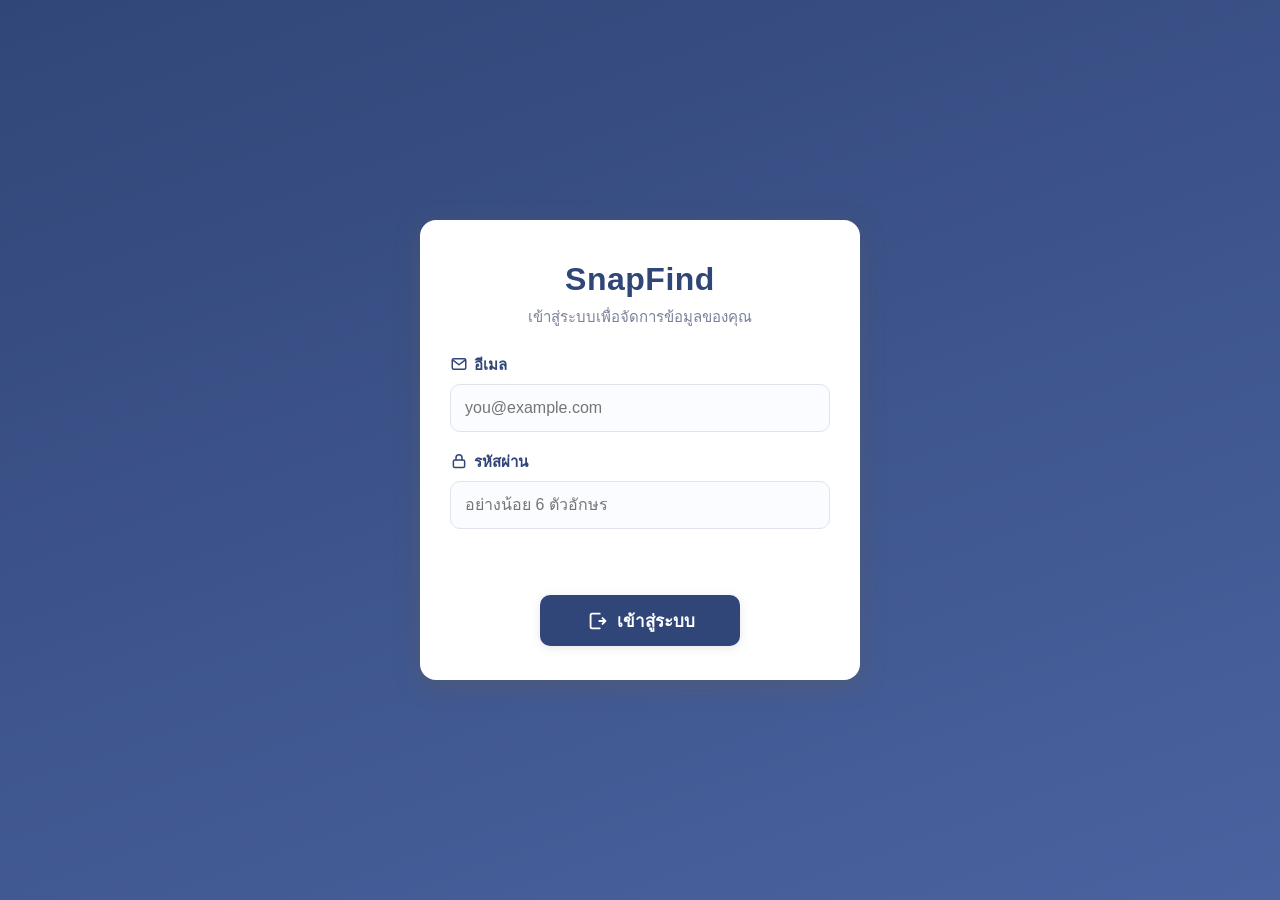
==== index.html.home.login.html @ fef74d4f "Add files via upload" ====
<!DOCTYPE html>
<html lang="en">

  <head>
    <meta charset="UTF-8">
    <title>Untitled</title>
    <meta name="viewport" content="width=device-width, initial-scale=1.0"><link rel="stylesheet" href="/style.css">
  </head>

  <body>
    <!-- ไฟล์ที่ 1 : index.html -->
<!DOCTYPE html>
<html lang="th">
<head>
<meta charset="UTF-8">
<meta name="viewport" content="width=device-width, initial-scale=1.0">
<meta name="description" content="SnapFind - จัดเก็บและค้นหารูปภาพและไฟล์แยกตามรายวิชา">
<title>SnapFind</title>
<link rel="icon" href="assets/logo.png">
<link rel="stylesheet" href="css/style.css">
</head>
<body>

<!------เรียกใช้ด้วย <use>) ----->
<svg xmlns="http://www.w3.org/2000/svg" style="display:none">
  <symbol id="ic-home" viewBox="0 0 24 24">
    <path d="M3 10.5 12 3l9 7.5"/><path d="M5.5 9.7V20h13V9.7"/><path d="M9.8 20v-5.4h4.4V20"/>
  </symbol>
  <symbol id="ic-upload" viewBox="0 0 24 24">
    <path d="M12 16V4"/><path d="m7.5 8.5 4.5-4.5 4.5 4.5"/><path d="M4 16v3.5h16V16"/>
  </symbol>
  <symbol id="ic-search" viewBox="0 0 24 24">
    <circle cx="11" cy="11" r="7"/><line x1="16.2" y1="16.2" x2="21" y2="21"/>
  </symbol>
  <symbol id="ic-logout" viewBox="0 0 24 24">
    <path d="M15 4H6.5A1.5 1.5 0 0 0 5 5.5v13A1.5 1.5 0 0 0 6.5 20H15"/>
    <path d="M14.5 12H21"/><path d="m18 8.8 3.2 3.2-3.2 3.2"/>
  </symbol>
  <symbol id="ic-image" viewBox="0 0 24 24">
    <rect x="3" y="4.5" width="18" height="15" rx="2"/><circle cx="8.5" cy="10" r="1.6"/>
    <path d="m4.5 17.5 5-5 4.5 4.5 2.5-2.5 3 3"/>
  </symbol>
  <symbol id="ic-file" viewBox="0 0 24 24">
    <path d="M14 3H7a2 2 0 0 0-2 2v14a2 2 0 0 0 2 2h10a2 2 0 0 0 2-2V8z"/><path d="M14 3v5h5"/>
  </symbol>
  <symbol id="ic-save" viewBox="0 0 24 24">
    <path d="M5 3h11l3 3v15H5z"/><path d="M8 3v6h7V3"/><rect x="8" y="13" width="8" height="6"/>
  </symbol>
  <symbol id="ic-download" viewBox="0 0 24 24">
    <path d="M12 4v11"/><path d="m7.5 10.5 4.5 4.5 4.5-4.5"/><path d="M4 19h16"/>
  </symbol>
  <symbol id="ic-mail" viewBox="0 0 24 24">
    <rect x="3" y="5" width="18" height="14" rx="2"/><path d="m3.5 6.5 8.5 6.5 8.5-6.5"/>
  </symbol>
  <symbol id="ic-lock" viewBox="0 0 24 24">
    <rect x="4.5" y="10.5" width="15" height="10" rx="2"/><path d="M8 10.5V7.8a4 4 0 0 1 8 0v2.7"/>
  </symbol>
  <symbol id="ic-trash" viewBox="0 0 24 24">
    <path d="M4 6.5h16"/><path d="M9.5 6.5V4.3h5v2.2"/><path d="M6.5 6.5 7.4 20h9.2l.9-13.5"/>
  </symbol>
</svg>

<!-- ============ TOP NAVBAR (แสดงเฉพาะเมื่อล็อกอินแล้ว) ============ -->
<header class="navbar" id="navbar" hidden>
  <nav class="nav-inner" aria-label="เมนูหลัก">
    <div class="nav-left">
      <a href="#/home" class="nav-link" data-nav="home">
        <svg class="ic"><use href="#ic-home"></use></svg><span>หน้าหลัก</span>
      </a>
    </div>
    <div class="nav-right">
      <a href="#/upload" class="nav-link" data-nav="upload">
        <svg class="ic"><use href="#ic-upload"></use></svg><span>อัปโหลด</span>
      </a>
      <a href="#/search" class="nav-link" data-nav="search" title="ค้นหา" aria-label="ค้นหา">
        <svg class="ic"><use href="#ic-search"></use></svg><span>ค้นหา</span>
      </a>
      <a href="#/logout" class="nav-link logout-link" data-nav="logout">
        <svg class="ic"><use href="#ic-logout"></use></svg><span>ออกจากระบบ</span>
      </a>
    </div>
  </nav>
</header>

<!-- ============ 1. หน้าล็อกอิน ============ -->
<section class="page login-body" id="page-login" hidden>
  <div class="login-wrap">
    <div class="login-card">
      <h1 class="login-title">SnapFind</h1>
      <p class="login-sub">เข้าสู่ระบบเพื่อจัดการข้อมูลของคุณ</p>

      <form id="loginForm" novalidate>
        <div class="field">
          <label for="email"><svg class="ic ic-label"><use href="#ic-mail"></use></svg>อีเมล</label>
          <input type="email" id="email" placeholder="you@example.com" autocomplete="username" required>
        </div>
        <div class="field">
          <label for="password"><svg class="ic ic-label"><use href="#ic-lock"></use></svg>รหัสผ่าน</label>
          <input type="password" id="password" placeholder="อย่างน้อย 6 ตัวอักษร" autocomplete="current-password" required>
        </div>

        <p id="loginMsg" class="form-msg" role="alert"></p>

        <div class="center-action">
          <button type="submit" class="btn btn-primary btn-lg">
            <svg class="ic"><use href="#ic-logout"></use></svg>เข้าสู่ระบบ
          </button>
        </div>
      </form>
    </div>
  </div>
</section>

<!-- ============ 2.1 หน้าหลัก ============ -->
<section class="page container" id="page-home" hidden>
  <div class="home">
    <div class="logo">
      <img src="<img src="[data-uri]" alt="SnapFind Logo" class="logo-img" id="mainLogo">" alt="SnapFind Logo" class="logo-img" id="mainLogo">
      <div class="logo-placeholder" id="logoHint" hidden>
        
      </div>
    </div>
    <h2 class="welcome-text">ยินดีต้อนรับ! จัดการข้อมูลของคุณอย่างเป็นระบบได้ที่นี่</h2>
    <div class="home-actions">
      <a href="#/upload" class="btn btn-primary"><svg class="ic"><use href="#ic-upload"></use></svg>อัปโหลด</a>
      <a href="#/search" class="btn btn-ghost"><svg class="ic"><use href="#ic-search"></use></svg>ค้นหา</a>
    </div>
    <p class="home-stat" id="homeStat"></p>
  </div>
</section>

<!-- ============ 2.2 หน้าอัปโหลด ============ -->
<section class="page container" id="page-upload" hidden>
  <h2 class="page-title"><svg class="ic ic-title"><use href="#ic-upload"></use></svg>อัปโหลดข้อมูล</h2>

  <form id="uploadForm">
    <div class="grid-2">

      <!-- กล่องชิดซ้าย -->
      <section class="card">
        <h3 class="card-title"><svg class="ic ic-title"><use href="#ic-file"></use></svg>ไฟล์แนบ</h3>

        <div class="field">
          <label for="imageInput"><svg class="ic ic-label"><use href="#ic-image"></use></svg>เพิ่มรูปภาพ</label>
          <input type="file" id="imageInput" accept="image/*" multiple>
        </div>
        <div id="imagePreview" class="preview-row"></div>

        <div class="field">
          <label for="fileInput"><svg class="ic ic-label"><use href="#ic-file"></use></svg>เพิ่มไฟล์</label>
          <input type="file" id="fileInput" multiple>
        </div>
        <ul id="filePreview" class="file-list"></ul>
      </section>

      <!-- กล่องชิดขวา -->
      <section class="card">
        <h3 class="card-title"><svg class="ic ic-title"><use href="#ic-save"></use></svg>รายละเอียด</h3>

        <div class="field">
          <label for="nameInput">ชื่อ</label>
          <input type="text" id="nameInput" placeholder="ชื่อเรื่อง / ชื่อชุดข้อมูล" required>
        </div>

        <div class="field">
          <label for="subjectInput">วิชา</label>
          <select id="subjectInput" required>
            <option value="">-- เลือกวิชา --</option>
          </select>
        </div>
      </section>
    </div>

    <p id="uploadMsg" class="form-msg" role="alert"></p>

    <div class="center-action">
      <button type="submit" class="btn btn-primary btn-lg">
        <svg class="ic"><use href="#ic-save"></use></svg>บันทึก
      </button>
    </div>
  </form>

  <div id="successBox" class="success-box" hidden>
    <div class="success-emoji">✅</div>
    <p class="success-text">บันทึกข้อมูลเรียบร้อย!</p>
  </div>
</section>

<!-- ============ 4. หน้าค้นหา ============ -->
<section class="page container" id="page-search" hidden>
  <h2 class="page-title"><svg class="ic ic-title"><use href="#ic-search"></use></svg>ค้นหาข้อมูลตามวิชา</h2>

  <section class="card">
    <form id="searchForm" class="search-bar">
      <input type="text" id="searchInput" list="subjectList" placeholder="พิมพ์ชื่อวิชา เช่น ฟิสิกส์" autocomplete="off">
      <datalist id="subjectList"></datalist>
      <button type="submit" class="btn btn-primary">
        <svg class="ic"><use href="#ic-search"></use></svg>ค้นหา
      </button>
    </form>
    <div class="chip-row" id="chipRow"></div>
  </section>

  <div id="searchStatus" class="status-box" hidden></div>
  <div id="resultList" class="result-grid"></div>
</section>

<!-- ============ 5. หน้าออกจากระบบ ============ -->
<section class="page container" id="page-logout" hidden>
  <div class="logout-wrap">
    <h2 class="page-title center"><svg class="ic ic-title"><use href="#ic-logout"></use></svg>ออกจากระบบ</h2>
    <p class="logout-sub">คุณต้องการออกจากระบบ SnapFind ใช่หรือไม่</p>

    <div class="center-action">
      <button type="button" id="logoutBtn" class="btn btn-danger btn-lg">
        <svg class="ic"><use href="#ic-logout"></use></svg>ออกจากระบบ
      </button>
    </div>

    <div id="logoutDone" class="success-box" hidden>
      <div class="success-emoji">✅</div>
      <p class="success-text">ออกจากระบบเรียบร้อย กำลังกลับสู่หน้าแรก...</p>
    </div>
  </div>
</section>

<!-- ============ หน้าต่างรายละเอียด ============ -->
<div id="detailModal" class="modal" hidden>
  <div class="modal-box" role="dialog" aria-modal="true">
    <div class="modal-head">
      <h3 id="detailTitle"></h3>
      <button type="button" id="closeModal" class="btn-close" aria-label="ปิด">&times;</button>
    </div>
    <div id="detailBody" class="modal-body"></div>
  </div>
</div>

<script src="js/app.js"></script>
</body>
</html>
    <script src="/script.js"></script>
  </body>

</html>
---- style.css ----
/* ไฟล์ที่ 2 : css/style.css */

/* ---------- 1. ตัวแปรหลัก ---------- */
:root{
  --navy:#314678;
  --navy-dark:#26375f;
  --navy-focus:rgba(65,88,146,.25);
  --white:#ffffff;
  --gray-text:#3d4457;
  --gray-mute:#7b8199;
  --gray-line:#dfe3ec;
  --bg:#ffffff;
  --danger:#c0392b;
  --ok:#2e9e5b;
  --shadow-navbar:0 2px 6px rgba(130,130,130,.40);
  --shadow-soft:0 2px 10px rgba(130,130,130,.18);
  --radius:12px;
}

/* ---------- 2. พื้นฐาน ---------- */
*{box-sizing:border-box;margin:0;padding:0;}
html{scroll-padding-top:90px;}
body{
  font-family:"Sarabun","Noto Sans Thai","Segoe UI",Tahoma,sans-serif;
  background:var(--bg);color:var(--gray-text);
  font-size:16px;line-height:1.6;min-height:100vh;
}
.container{max-width:1080px;margin:0 auto;padding:28px 20px 70px;}
.page-title{display:flex;align-items:center;gap:10px;font-size:24px;color:var(--navy);
  margin-bottom:18px;font-weight:700;}
.page-title.center{justify-content:center;}
[hidden]{display:none !important;}

/* ---------- 3. ไอคอน SVG ---------- */
.ic{width:22px;height:22px;flex:0 0 auto;fill:none;stroke:currentColor;
  stroke-width:2;stroke-linecap:round;stroke-linejoin:round;}
.ic-label{width:18px;height:18px;vertical-align:-3px;margin-right:6px;}
.ic-title{width:24px;height:24px;}

/* ---------- 4. TOP NAVBAR ---------- */
.navbar{
  position:sticky;                  /* ตรึงติดบนสุดเสมอ */
  top:0;z-index:1000;
  background:var(--navy);           /* #314678 */
  color:var(--white);
  box-shadow:var(--shadow-navbar);  /* เงาสีเทา */
}
.nav-inner{
  max-width:1080px;margin:0 auto;min-height:64px;padding:8px 22px;
  display:flex;align-items:center;justify-content:space-between;gap:16px;
}
.nav-left,.nav-right{display:flex;align-items:center;gap:14px;} /* เว้นระยะกันกดผิด */

.nav-link{
  display:inline-flex;align-items:center;gap:9px;
  min-height:46px;padding:10px 18px;      /* Touch target >= 44px */
  color:var(--white);font-size:17px;font-weight:500;
  text-decoration:none;border-radius:10px;white-space:nowrap;
  text-shadow:0 1px 2px rgba(80,80,80,.45);
  transition:background .2s ease,color .2s ease,transform .15s ease;
}
.nav-link .ic{filter:drop-shadow(0 1px 2px rgba(80,80,80,.45));}
.nav-link:hover{background:rgba(255,255,255,.16);transform:translateY(-1px);}
.nav-link:active{transform:translateY(0);}
.nav-link:focus-visible{outline:3px solid rgba(255,255,255,.75);outline-offset:2px;}
.nav-link.logout-link:hover{background:rgba(255,125,115,.32);}

/* สถานะหน้าปัจจุบัน */
.nav-link.active{
  background:var(--white);color:var(--navy);font-weight:700;
  text-shadow:none;box-shadow:0 2px 6px rgba(100,100,100,.45);
}
.nav-link.active .ic{filter:none;}

/* ---------- 5. ปุ่มทั่วไป ---------- */
.btn{
  display:inline-flex;align-items:center;justify-content:center;gap:9px;
  min-height:48px;padding:12px 26px;
  font-size:16px;font-weight:600;font-family:inherit;
  border:none;border-radius:10px;cursor:pointer;text-decoration:none;
  box-shadow:var(--shadow-soft);
  transition:background .2s ease,transform .15s ease;
}
.btn:hover{transform:translateY(-1px);}
.btn:disabled{opacity:.6;cursor:not-allowed;transform:none;}
.btn-lg{min-width:200px;font-size:17px;}
.btn-primary{background:var(--navy);color:var(--white);}
.btn-primary:hover{background:var(--navy-dark);}
.btn-ghost{background:var(--white);color:var(--navy);border:2px solid var(--navy);}
.btn-ghost:hover{background:#eef1f9;}
.btn-danger{background:var(--danger);color:var(--white);}
.btn-danger:hover{background:#9e2e22;}
.center-action{display:flex;justify-content:center;margin-top:26px;}

/* ---------- 6. ฟอร์มและการ์ด ---------- */
.card{background:var(--white);border:1px solid var(--gray-line);border-radius:var(--radius);
  padding:22px;box-shadow:var(--shadow-soft);}
.card-title{display:flex;align-items:center;gap:9px;font-size:18px;color:var(--navy);
  margin-bottom:16px;font-weight:700;}
.field{margin-bottom:18px;text-align:left;}
.field label{display:block;font-size:15px;font-weight:600;color:var(--navy);margin-bottom:7px;}
input[type=text],input[type=email],input[type=password],input[type=file],select{
  width:100%;min-height:48px;padding:11px 14px;
  font-size:16px;font-family:inherit;color:var(--gray-text);
  background:#fbfcff;border:1.5px solid var(--gray-line);border-radius:10px;
  transition:border-color .2s ease,box-shadow .2s ease;
}
input:focus,select:focus{outline:none;border-color:var(--navy);box-shadow:0 0 0 3px var(--navy-focus);}
.grid-2{display:grid;grid-template-columns:1fr 1fr;gap:22px;}
.form-msg{min-height:22px;margin-top:6px;font-size:15px;color:var(--danger);text-align:center;}

/* ---------- 7. หน้าล็อกอิน ---------- */
.login-body{display:flex;align-items:center;justify-content:center;
  min-height:100vh;padding:24px;background:linear-gradient(160deg,#314678 0%,#4a63a0 100%);}
.login-wrap{width:100%;max-width:440px;}
.login-card{background:var(--white);border-radius:16px;padding:34px 30px;
  box-shadow:0 6px 24px rgba(90,90,90,.45);text-align:left;}
.login-title{font-size:32px;color:var(--navy);text-align:center;font-weight:800;letter-spacing:.5px;}
.login-sub{text-align:center;font-size:15px;margin-bottom:24px;color:var(--gray-mute);}

/* ---------- 8. หน้าหลัก ---------- */
.home-hero{text-align:center;padding:44px 16px;}
.logo-slot{display:flex;justify-content:center;margin-bottom:26px;}
.logo-img{max-width:220px;max-height:220px;object-fit:contain;}
.logo-placeholder{display:flex;align-items:center;justify-content:center;text-align:center;
  width:200px;height:200px;border:2px dashed var(--navy);border-radius:16px;
  color:var(--navy);font-size:14px;background:var(--white);}
.welcome-text{font-size:24px;color:var(--navy);font-weight:700;max-width:720px;margin:0 auto;}
.home-actions{display:flex;gap:14px;justify-content:center;flex-wrap:wrap;margin-top:30px;}
.home-stat{margin-top:18px;font-size:14px;color:var(--gray-mute);}

/* ---------- 9. พรีวิวไฟล์ ---------- */
.preview-row{display:flex;flex-wrap:wrap;gap:10px;margin-bottom:14px;}
.preview-row img{width:84px;height:84px;object-fit:cover;border-radius:8px;border:1px solid var(--gray-line);}
.file-list{list-style:none;font-size:14px;}
.file-list li{padding:8px 11px;background:#f1f4fb;border-radius:8px;margin-bottom:6px;word-break:break-all;}

/* ---------- 10. กล่องสำเร็จ / สถานะ ---------- */
.success-box{margin:26px auto 0;max-width:470px;text-align:center;background:var(--white);
  border:2px solid var(--ok);border-radius:var(--radius);padding:22px;box-shadow:var(--shadow-soft);}
.success-emoji{font-size:46px;line-height:1;}
.success-text{font-size:19px;font-weight:700;color:#237a46;margin-top:8px;}
.status-box{margin:20px 0;padding:16px 20px;border-radius:var(--radius);
  font-size:18px;font-weight:600;text-align:center;box-shadow:var(--shadow-soft);}
.status-ok{background:#e8f8ee;border:2px solid var(--ok);color:#237a46;}
.status-fail{background:#fdecea;border:2px solid var(--danger);color:#9e2e22;}

/* ---------- 11. ค้นหา / ผลลัพธ์ ---------- */
.search-bar{display:flex;gap:12px;flex-wrap:wrap;}
.search-bar input{flex:1;min-width:220px;}
.chip-row{display:flex;flex-wrap:wrap;gap:8px;margin-top:14px;}
.chip{background:#eef1f9;color:var(--navy);border:1px solid var(--gray-line);
  border-radius:20px;padding:7px 14px;font-size:14px;font-family:inherit;
  cursor:pointer;min-height:38px;transition:background .2s ease;}
.chip:hover{background:#dfe5f5;}
.result-grid{display:grid;grid-template-columns:repeat(auto-fill,minmax(235px,1fr));gap:18px;margin-top:6px;}
.result-card{background:var(--white);border:1px solid var(--gray-line);border-radius:var(--radius);
  padding:16px;cursor:pointer;box-shadow:var(--shadow-soft);
  transition:transform .15s ease,box-shadow .2s ease;}
.result-card:hover{transform:translateY(-3px);box-shadow:0 6px 16px rgba(120,120,120,.35);}
.result-card h4{color:var(--navy);font-size:17px;margin-bottom:4px;word-break:break-word;}
.result-card .tag{display:inline-block;background:var(--navy);color:var(--white);
  font-size:13px;padding:3px 11px;border-radius:20px;margin-bottom:8px;}
.result-card .meta{display:flex;align-items:center;gap:6px;font-size:13px;color:var(--gray-mute);}
.result-thumb{width:100%;height:124px;object-fit:cover;border-radius:8px;margin-bottom:10px;
  border:1px solid var(--gray-line);}
.thumb-empty{display:flex;align-items:center;justify-content:center;width:100%;height:124px;
  border-radius:8px;margin-bottom:10px;background:#f1f4fb;color:var(--navy);}
.thumb-empty .ic{width:36px;height:36px;}

/* ---------- 12. Modal ---------- */
.modal{position:fixed;inset:0;background:rgba(35,45,70,.62);display:flex;
  align-items:center;justify-content:center;padding:20px;z-index:2000;}
.modal-box{background:var(--white);border-radius:14px;width:100%;max-width:720px;
  max-height:88vh;overflow:auto;box-shadow:0 8px 30px rgba(60,60,60,.5);}
.modal-head{display:flex;justify-content:space-between;align-items:center;gap:12px;
  background:var(--navy);color:var(--white);padding:14px 20px;
  position:sticky;top:0;box-shadow:var(--shadow-navbar);}
.modal-head h3{font-size:19px;word-break:break-word;}
.btn-close{background:transparent;border:none;color:var(--white);font-size:30px;
  line-height:1;cursor:pointer;min-width:44px;min-height:44px;}
.modal-body{padding:20px;}
.modal-body h4{display:flex;align-items:center;gap:8px;color:var(--navy);margin:14px 0 10px;font-size:16px;}
.modal-body img{max-width:100%;border-radius:10px;margin-bottom:12px;border:1px solid var(--gray-line);}
.dl-link{display:inline-flex;align-items:center;gap:7px;margin:0 8px 8px 0;padding:10px 14px;
  background:#eef1f9;color:var(--navy);border-radius:8px;text-decoration:none;
  font-size:14px;font-weight:600;min-height:42px;}
.dl-link:hover{background:#dfe5f5;}
.empty-note{text-align:center;color:var(--gray-mute);padding:18px;}
.modal-foot{display:flex;justify-content:center;margin-top:18px;padding-top:16px;
  border-top:1px solid var(--gray-line);}

/* ---------- 13. หน้าออกจากระบบ ---------- */
.logout-wrap{max-width:520px;margin:50px auto;text-align:center;background:var(--white);
  border:1px solid var(--gray-line);border-radius:var(--radius);padding:34px 26px;
  box-shadow:var(--shadow-soft);}
.logout-sub{font-size:16px;margin-top:6px;}

/* ---------- 14. จอเล็ก : navbar เหลือเฉพาะไอคอน ---------- */
@media (max-width:760px){
  .grid-2{grid-template-columns:1fr;}
  .nav-inner{padding:8px 12px;gap:8px;}
  .nav-left,.nav-right{gap:8px;}
  .nav-link{padding:11px 13px;gap:0;}
  .nav-link span{display:none;}      /* ย่อเหลือไอคอนล้วน */
  .nav-link .ic{width:24px;height:24px;}
  .welcome-text{font-size:20px;}
  .page-title{font-size:21px;}
  .btn-lg{min-width:170px;}
}
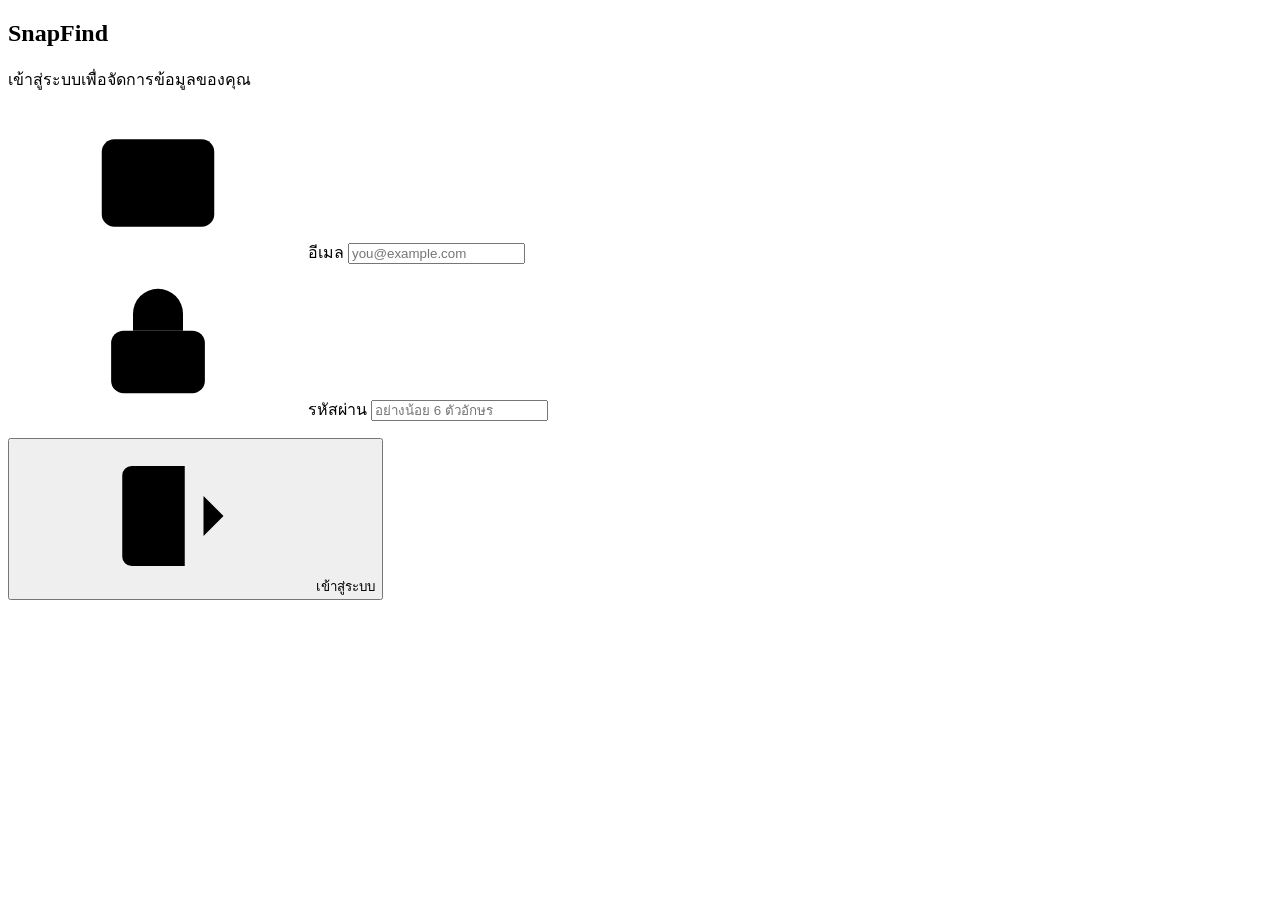
==== commit dea44e61: "Refactor HTML structure and language attribute Removed initial HTML structure and replaced language " ====
--- a/index.html.home.login.html
+++ b/index.html.home.login.html
@@ -1,13 +1,4 @@
-<!DOCTYPE html>
-<html lang="en">
-
-  <head>
-    <meta charset="UTF-8">
-    <title>Untitled</title>
-    <meta name="viewport" content="width=device-width, initial-scale=1.0"><link rel="stylesheet" href="/style.css">
-  </head>
-
-  <body>
+
     <!-- ไฟล์ที่ 1 : index.html -->
 <!DOCTYPE html>
 <html lang="th">
@@ -16,7 +7,7 @@
 <meta name="viewport" content="width=device-width, initial-scale=1.0">
 <meta name="description" content="SnapFind - จัดเก็บและค้นหารูปภาพและไฟล์แยกตามรายวิชา">
 <title>SnapFind</title>
-<link rel="icon" href="assets/logo.png">
+<link rel="icon" href="logo.png">
 <link rel="stylesheet" href="css/style.css">
 </head>
 <body>
@@ -115,8 +106,9 @@
 <section class="page container" id="page-home" hidden>
   <div class="home">
     <div class="logo">
-      <img src="<img src="[data-uri]" alt="SnapFind Logo" class="logo-img" id="mainLogo">" alt="SnapFind Logo" class="logo-img" id="mainLogo">
-      <div class="logo-placeholder" id="logoHint" hidden>
+        <div class="logo-slot">
+     <img src="logo.png"alt="SnapFind Logo" class="logo-img" id="mainLogo">
+     <div class="logo-placeholder" id="logoHint" hidden>
         
       </div>
     </div>
@@ -241,4 +233,4 @@
     <script src="/script.js"></script>
   </body>
 
-</html>+</html>
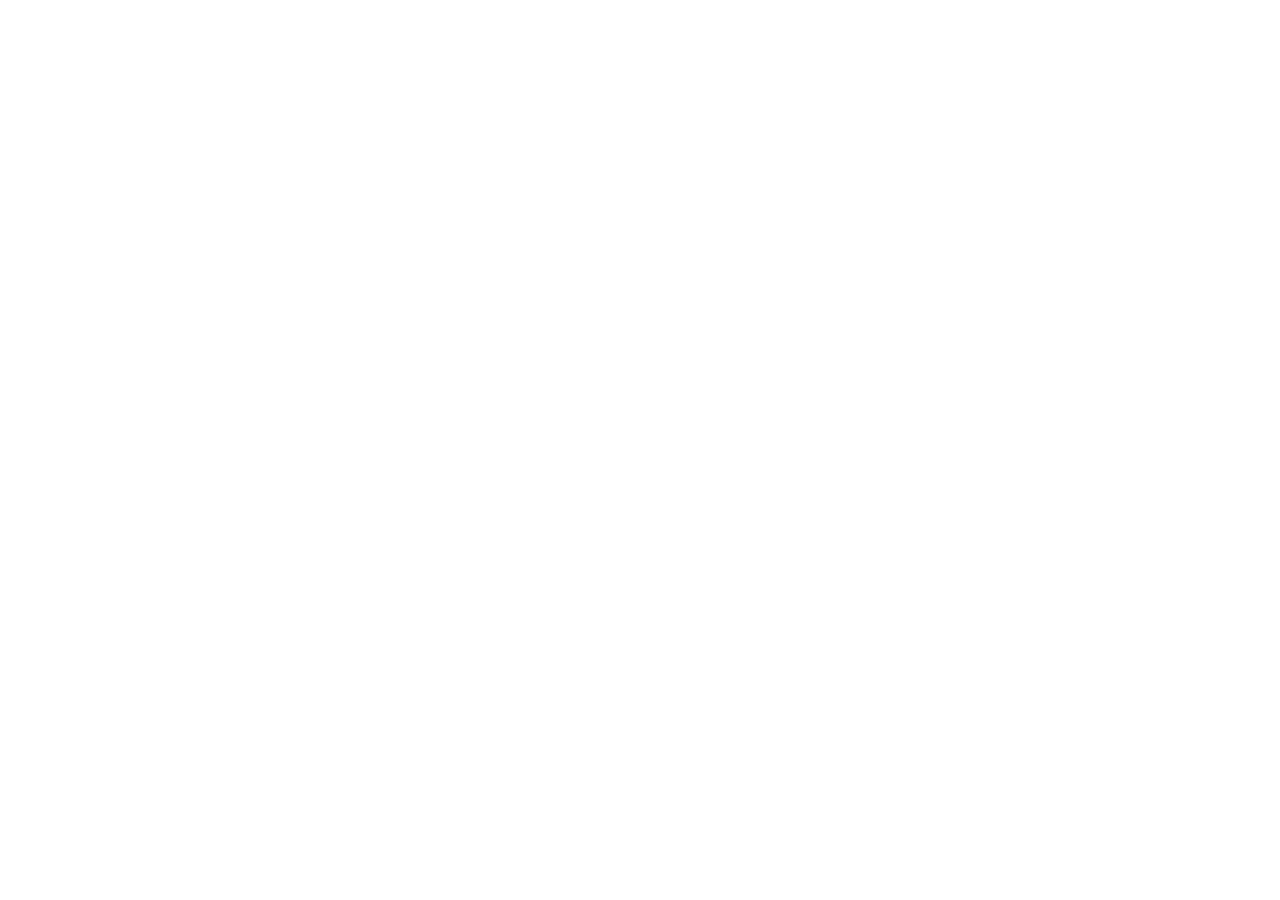
==== commit ecef0069: "Fix logo image tag and clean up HTML structure" ====
--- a/index.html.home.login.html
+++ b/index.html.home.login.html
@@ -107,11 +107,12 @@
   <div class="home">
     <div class="logo">
         <div class="logo-slot">
-     <img src="logo.png"alt="SnapFind Logo" class="logo-img" id="mainLogo">
+     <img src="logo.png" alt="SnapFind Logo" class="logo-img" id="mainLogo">
      <div class="logo-placeholder" id="logoHint" hidden>
         
+          </div>
       </div>
-    </div>
+    </div>   
     <h2 class="welcome-text">ยินดีต้อนรับ! จัดการข้อมูลของคุณอย่างเป็นระบบได้ที่นี่</h2>
     <div class="home-actions">
       <a href="#/upload" class="btn btn-primary"><svg class="ic"><use href="#ic-upload"></use></svg>อัปโหลด</a>
@@ -230,7 +231,3 @@
 <script src="js/app.js"></script>
 </body>
 </html>
-    <script src="/script.js"></script>
-  </body>
-
-</html>
